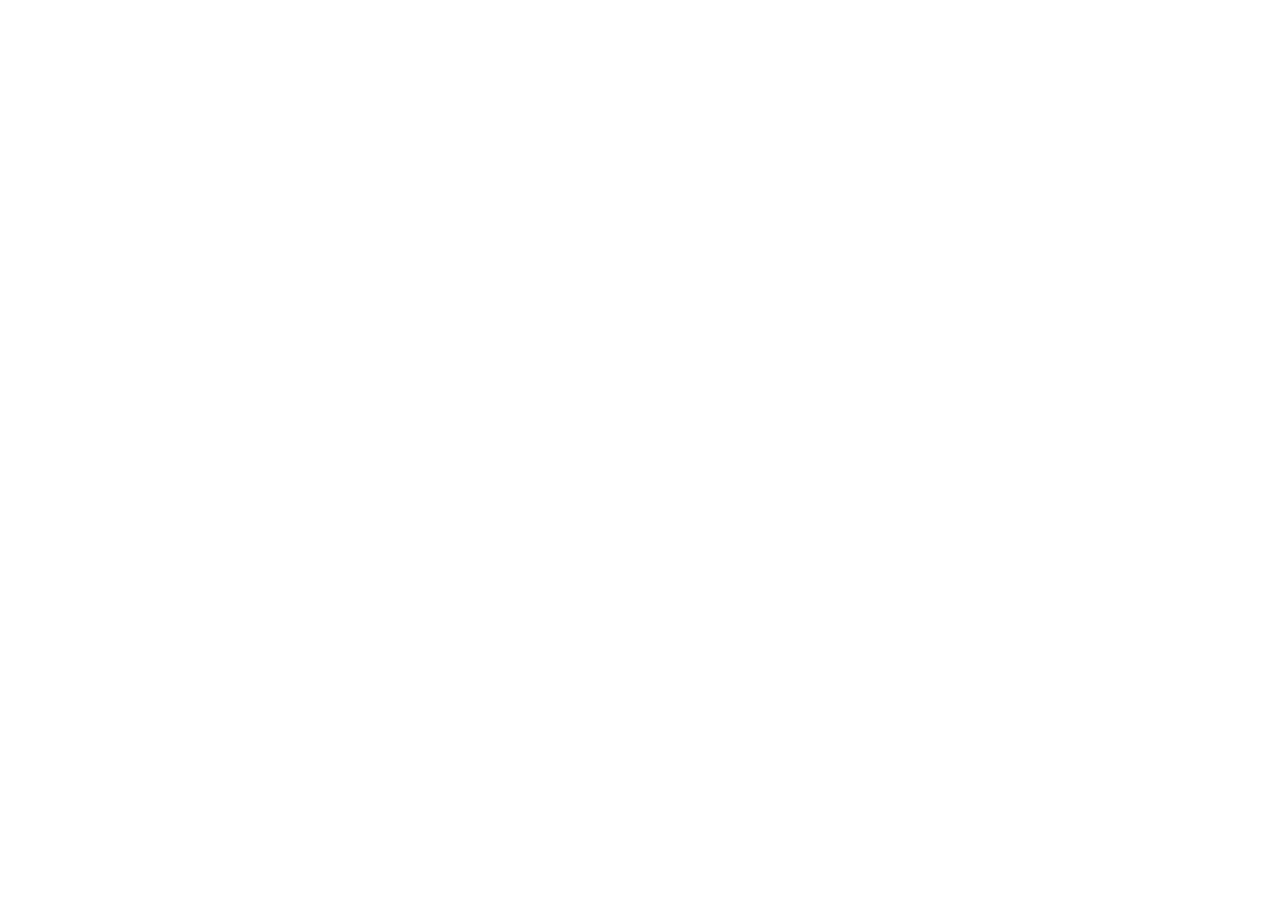
==== main-time.html @ 19c215be "главная страница, подключение стилей" ====
<!doctype html>
<html lang="ru">
<head>
  <meta charset="UTF-8">
  <meta name="viewport" content="width=device-width, initial-scale=1.0">
  <title>Time World - Главная</title>
  <link rel="stylesheet" href="styles.css">
  <link rel="stylesheet" href="styleClock.css">
</head>
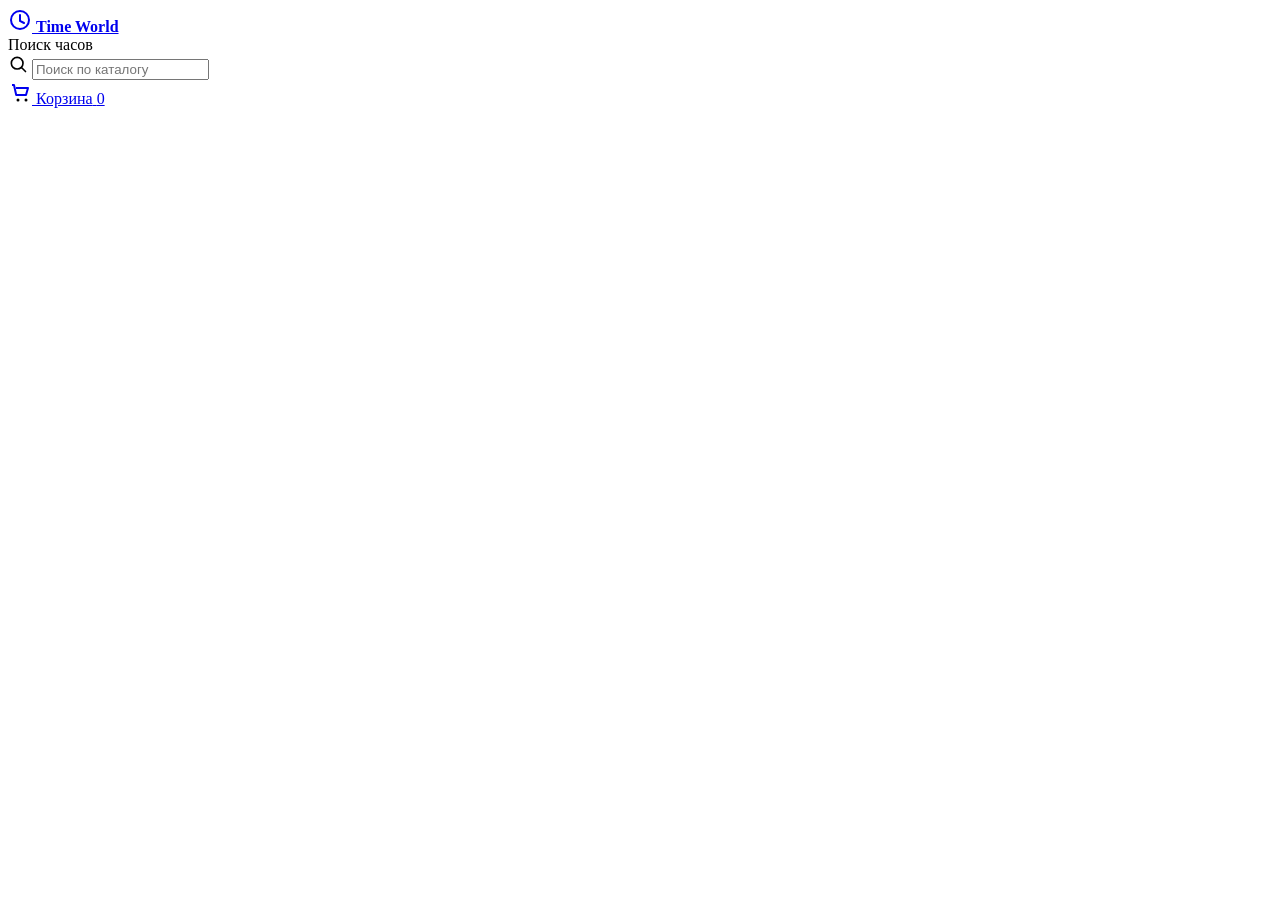
==== commit c9d003df: "шапка" ====
--- a/main-time.html
+++ b/main-time.html
@@ -7,3 +7,46 @@
   <link rel="stylesheet" href="styles.css">
   <link rel="stylesheet" href="styleClock.css">
 </head>
+<body>
+  <header class="header">
+    <div class="container header__top">
+      <a class="logo" href="index.html" aria-label="Time World - Главная">
+        <span class="logo__icon" aria-hidden="true">
+          <svg viewBox="0 0 24 24" width="24" height="24">
+            <circle cx="12" cy="12" r="9" fill="none" stroke="currentColor" stroke-width="2"></circle>
+            <path d="M12 7v6l4 2" fill="none" stroke="currentColor" stroke-width="2" stroke-linecap="round"></path>
+          </svg>
+        </span>
+        <strong class="logo__text">Time World</strong>
+      </a>
+
+      <form class="search" action="#" method="get" role="search">
+        <label class="visually-hidden" for="search-input">Поиск часов</label>
+        <div class="search__field">
+          <span class="search__icon" aria-hidden="true">
+            <svg viewBox="0 0 24 24" width="20" height="20">
+              <circle cx="11" cy="11" r="7" fill="none" stroke="currentColor" stroke-width="2"></circle>
+              <path d="M16.5 16.5L21 21" fill="none" stroke="currentColor" stroke-width="2" stroke-linecap="round"></path>
+            </svg>
+          </span>
+          <input id="search-input" type="search" name="q" placeholder="Поиск по каталогу">
+        </div>
+      </form>
+
+      <a class="cart-link" href="cart.html" aria-label="Перейти в корзину">
+        <span class="cart-link__icon" aria-hidden="true">
+          <svg viewBox="0 0 24 24" width="24" height="24">
+            <path d="M4 5h2l2.2 10h9.8l2-7H8" fill="none" stroke="currentColor" stroke-width="2" stroke-linejoin="round"></path>
+            <circle cx="10" cy="20" r="1.5"></circle>
+            <circle cx="18" cy="20" r="1.5"></circle>
+          </svg>
+        </span>
+        <span>Корзина</span>
+        <span class="cart-link__count" id="cart-count">0</span>
+      </a>
+    </div>
+
+  </header>
+
+</body>
+</html>
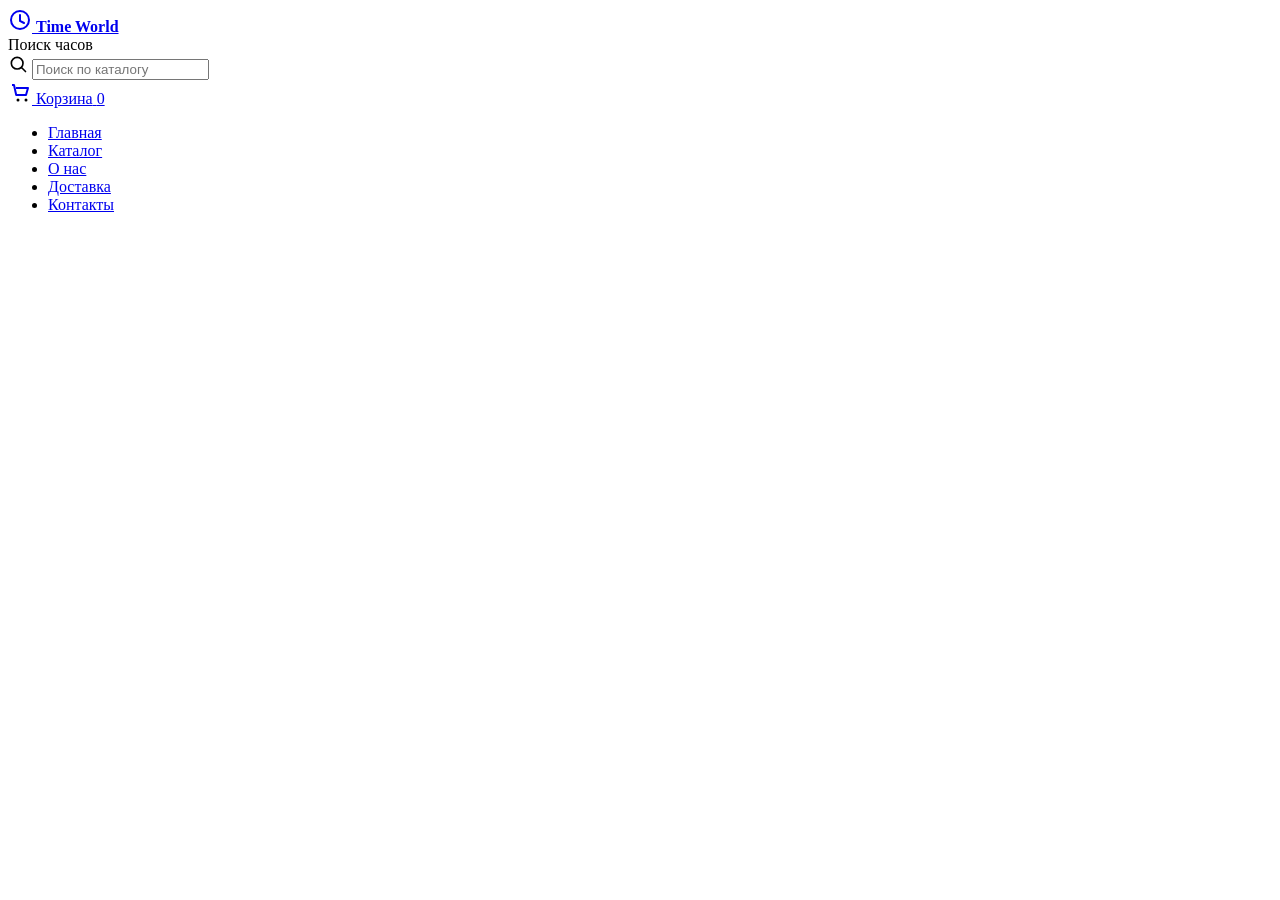
==== commit 345d8a9c: "навигация" ====
--- a/main-time.html
+++ b/main-time.html
@@ -46,6 +46,15 @@
       </a>
     </div>
 
+    <nav class="nav container" aria-label="Главное меню">
+      <ul class="nav__list">
+        <li><a href="index.html">Главная</a></li>
+        <li><a href="catalog.html">Каталог</a></li>
+        <li><a href="about.html">О нас</a></li>
+        <li><a href="delivery.html">Доставка</a></li>
+        <li><a href="contacts.html">Контакты</a></li>
+      </ul>
+    </nav>
   </header>
 
 </body>
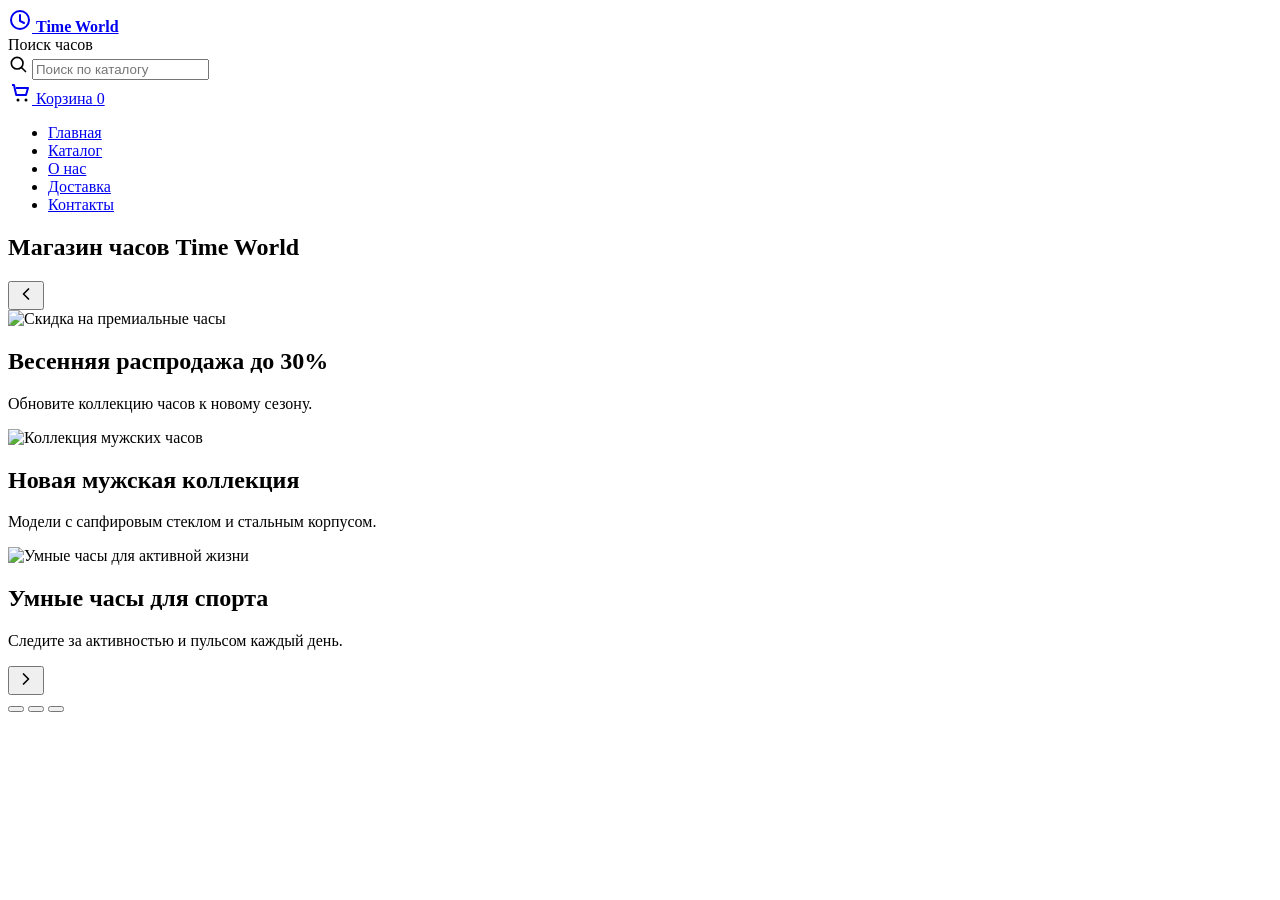
==== commit 2d73d2a9: "Hero-слайдер (структура)" ====
--- a/main-time.html
+++ b/main-time.html
@@ -57,5 +57,52 @@
     </nav>
   </header>
 
+  <main>
+    <section class="hero-slider container" aria-label="Акции">
+      <h1>Магазин часов Time World</h1>
+      <div class="slider" id="promo-slider">
+        <button class="slider__arrow slider__arrow--prev" type="button" aria-label="Предыдущий слайд">
+          <svg viewBox="0 0 24 24" width="20" height="20">
+            <path d="M15 18l-6-6 6-6" fill="none" stroke="currentColor" stroke-width="2" stroke-linecap="round" stroke-linejoin="round"></path>
+          </svg>
+        </button>
+
+        <div class="slider__track">
+          <article class="slide is-active">
+            <img src="mainWatch/mainWatch1.jpg" alt="Скидка на премиальные часы">
+            <div class="slide__content">
+              <h2>Весенняя распродажа до 30%</h2>
+              <p>Обновите коллекцию часов к новому сезону.</p>
+            </div>
+          </article>
+          <article class="slide">
+            <img src="https://images.unsplash.com/photo-1508057198894-247b23fe5ade?auto=format&fit=crop&w=1200&q=80" alt="Коллекция мужских часов">
+            <div class="slide__content">
+              <h2>Новая мужская коллекция</h2>
+              <p>Модели с сапфировым стеклом и стальным корпусом.</p>
+            </div>
+          </article>
+          <article class="slide">
+            <img src="mainWatch/mainWatch3.jpg" alt="Умные часы для активной жизни">
+            <div class="slide__content">
+              <h2>Умные часы для спорта</h2>
+              <p>Следите за активностью и пульсом каждый день.</p>
+            </div>
+          </article>
+        </div>
+
+        <button class="slider__arrow slider__arrow--next" type="button" aria-label="Следующий слайд">
+          <svg viewBox="0 0 24 24" width="20" height="20">
+            <path d="M9 18l6-6-6-6" fill="none" stroke="currentColor" stroke-width="2" stroke-linecap="round" stroke-linejoin="round"></path>
+          </svg>
+        </button>
+      </div>
+      <div class="slider__dots" aria-label="Навигация по слайдам">
+        <button class="slider__dot is-active" type="button" aria-label="Слайд 1"></button>
+        <button class="slider__dot" type="button" aria-label="Слайд 2"></button>
+        <button class="slider__dot" type="button" aria-label="Слайд 3"></button>
+      </div>
+    </section>
+  </main>
 </body>
 </html>
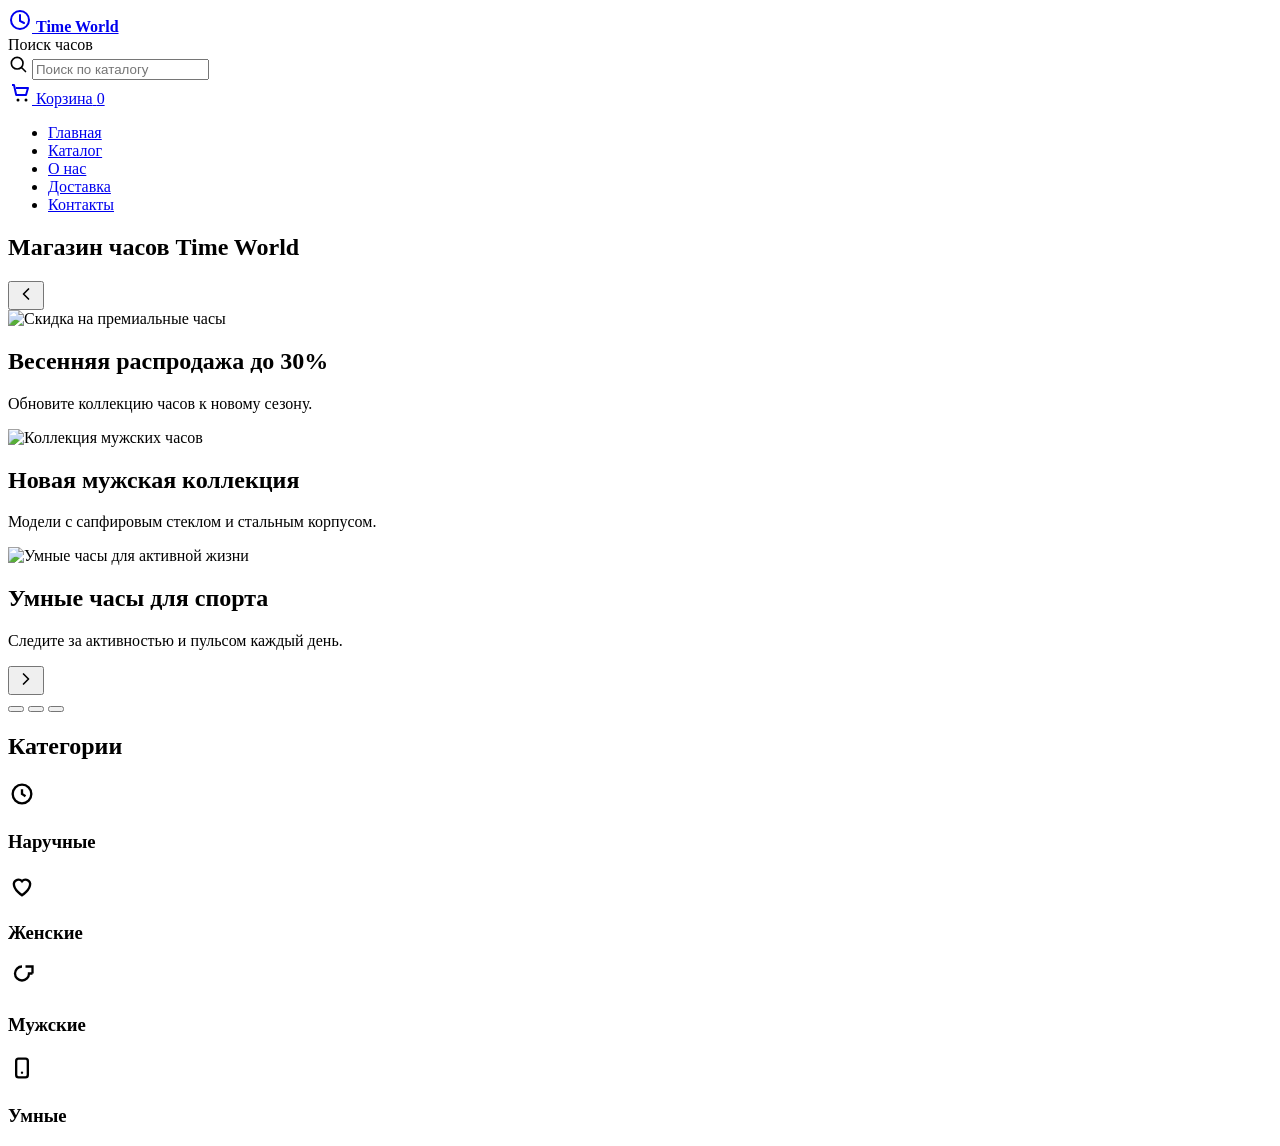
==== commit 3f8a8017: "блок категорий section class="categories"" ====
--- a/main-time.html
+++ b/main-time.html
@@ -103,6 +103,39 @@
         <button class="slider__dot" type="button" aria-label="Слайд 3"></button>
       </div>
     </section>
+
+    <section class="categories container" aria-labelledby="categories-title">
+      <h2 id="categories-title">Категории</h2>
+      <div class="categories__grid">
+        <article class="category-card">
+          <svg viewBox="0 0 24 24" width="28" height="28" aria-hidden="true">
+            <circle cx="12" cy="12" r="8" fill="none" stroke="currentColor" stroke-width="2"></circle>
+            <path d="M12 8v4l3 2" fill="none" stroke="currentColor" stroke-width="2"></path>
+          </svg>
+          <h3>Наручные</h3>
+        </article>
+        <article class="category-card">
+          <svg viewBox="0 0 24 24" width="28" height="28" aria-hidden="true">
+            <path d="M12 20s-7-4.5-7-10a4 4 0 0 1 7-2 4 4 0 0 1 7 2c0 5.5-7 10-7 10z" fill="none" stroke="currentColor" stroke-width="2"></path>
+          </svg>
+          <h3>Женские</h3>
+        </article>
+        <article class="category-card">
+          <svg viewBox="0 0 24 24" width="28" height="28" aria-hidden="true">
+            <path d="M12 3a6 6 0 1 0 6 6h3" fill="none" stroke="currentColor" stroke-width="2"></path>
+            <path d="M15 3h6v6" fill="none" stroke="currentColor" stroke-width="2"></path>
+          </svg>
+          <h3>Мужские</h3>
+        </article>
+        <article class="category-card">
+          <svg viewBox="0 0 24 24" width="28" height="28" aria-hidden="true">
+            <rect x="7" y="4" width="10" height="16" rx="2" fill="none" stroke="currentColor" stroke-width="2"></rect>
+            <circle cx="12" cy="16" r="1"></circle>
+          </svg>
+          <h3>Умные</h3>
+        </article>
+      </div>
+    </section>
   </main>
 </body>
 </html>
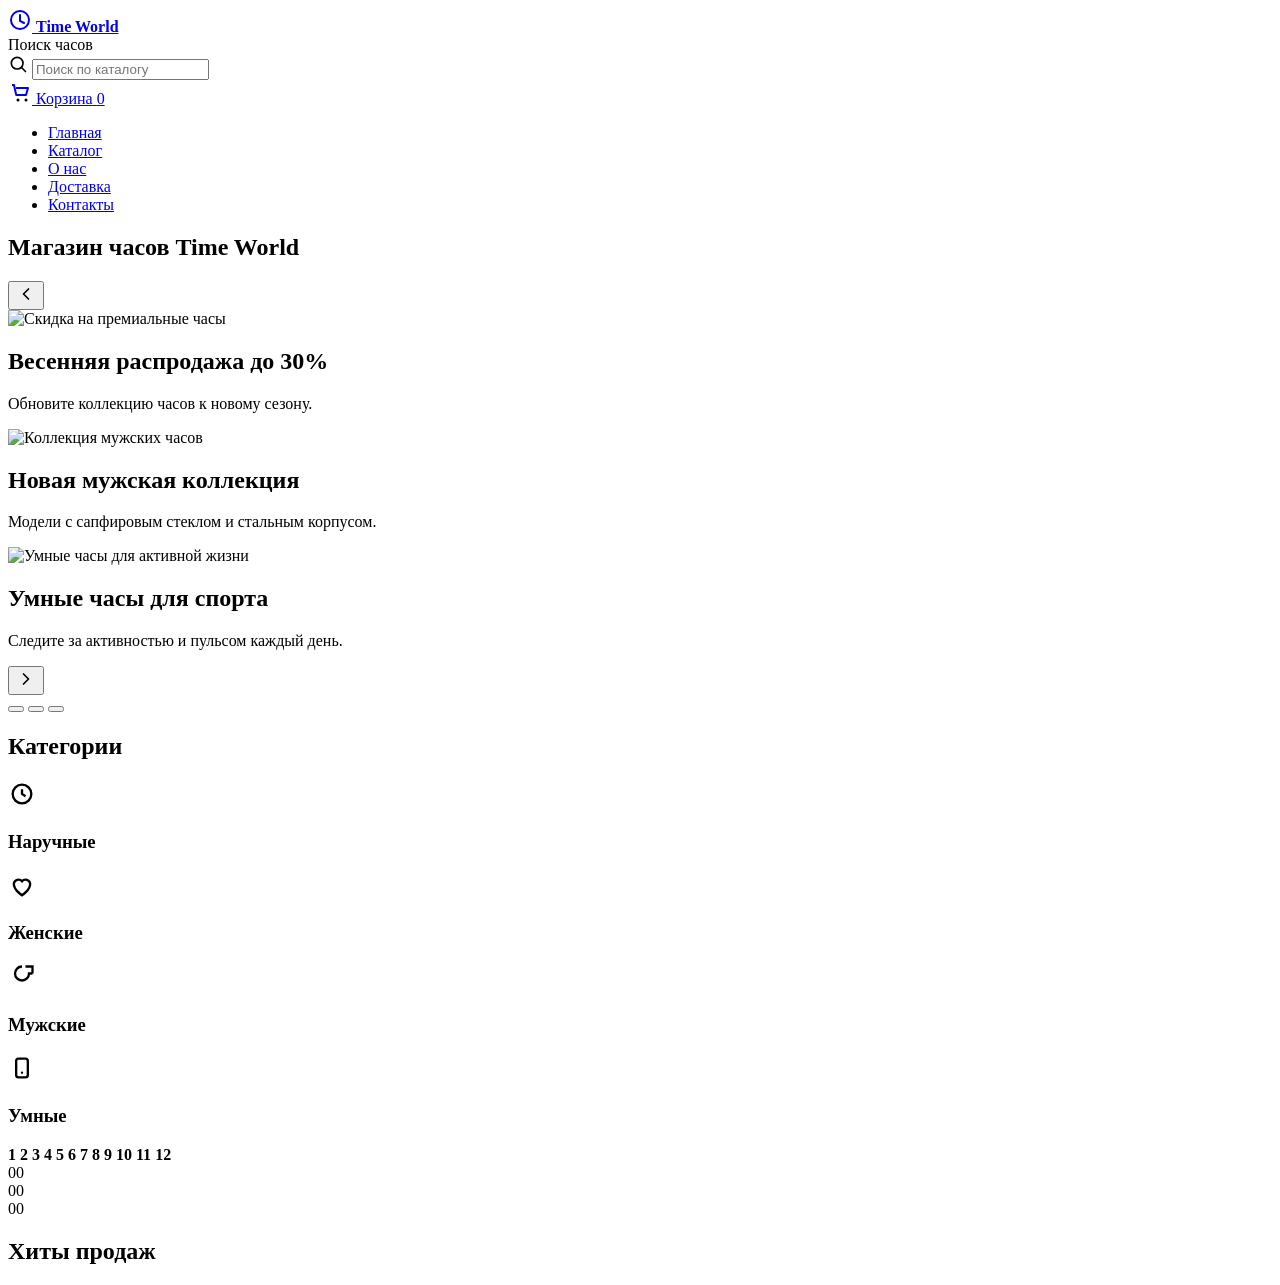
==== commit a2cda657: "аналоговые часы (clock-module) модуль отображения аналоговых часов" ====
--- a/main-time.html
+++ b/main-time.html
@@ -136,6 +136,38 @@
         </article>
       </div>
     </section>
+
+    <section class="clock-showcase container" aria-label="Аналоговые и цифровые часы">
+      <div class="clock-module__panel">
+        <div class="clock-clockface">
+          <div class="circle" id="sc" style="--clr:#2d5a27;"><i></i></div>
+          <div class="circle circle2" id="mn" style="--clr:#2d5a27;"><i></i></div>
+          <div class="circle circle3" id="hr" style="--clr:#2d5a27;"><i></i></div>
+          <span style="--i:1;"><b>1</b></span>
+          <span style="--i:2;"><b>2</b></span>
+          <span style="--i:3;"><b>3</b></span>
+          <span style="--i:4;"><b>4</b></span>
+          <span style="--i:5;"><b>5</b></span>
+          <span style="--i:6;"><b>6</b></span>
+          <span style="--i:7;"><b>7</b></span>
+          <span style="--i:8;"><b>8</b></span>
+          <span style="--i:9;"><b>9</b></span>
+          <span style="--i:10;"><b>10</b></span>
+          <span style="--i:11;"><b>11</b></span>
+          <span style="--i:12;"><b>12</b></span>
+        </div>
+        <div id="time">
+          <div id="hours" style="--clr:#2d5a27;">00</div>
+          <div id="minutes" style="--clr:#2d5a27;">00</div>
+          <div id="seconds" style="--clr:#2d5a27;">00</div>
+        </div>
+      </div>
+    </section>
+
+    <section class="products container" aria-labelledby="hits-title">
+      <h2 id="hits-title">Хиты продаж</h2>
+      <div class="products__grid" id="home-products"></div>
+    </section>
   </main>
 </body>
 </html>
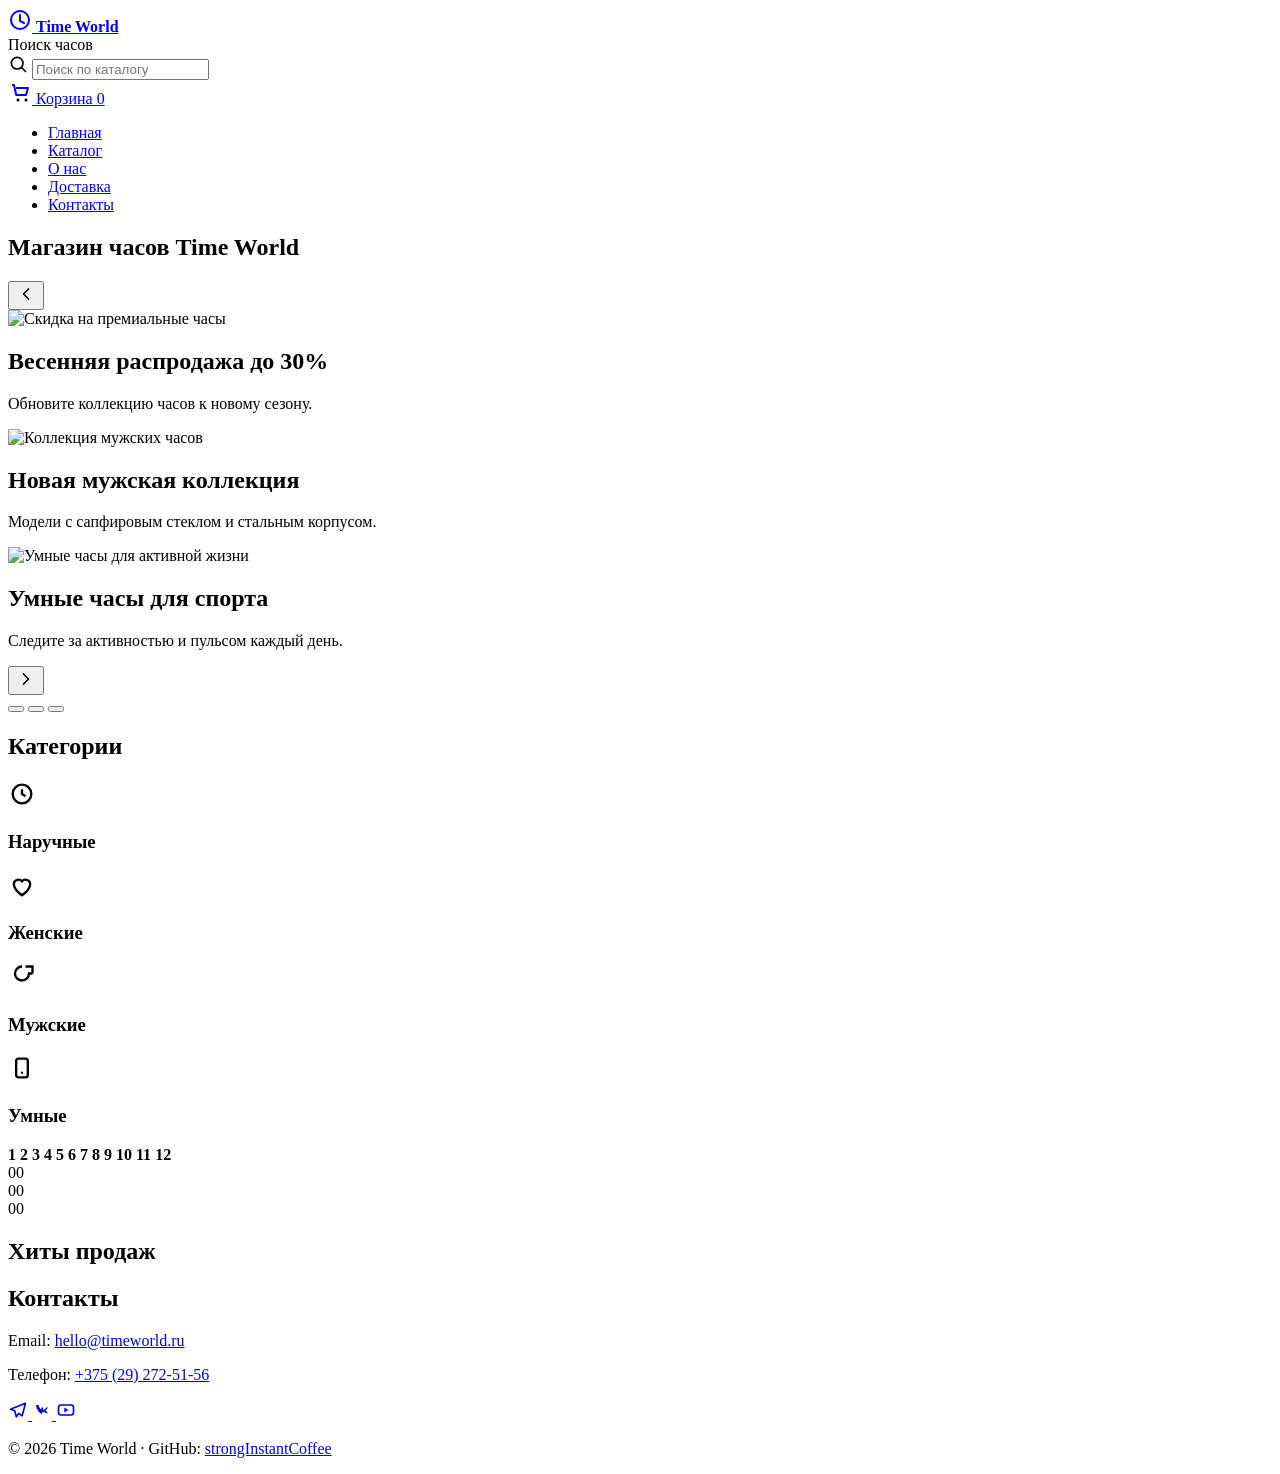
==== commit d2bcd7a8: "подвал подвал с контактами, соцсетями и копирайтом" ====
--- a/main-time.html
+++ b/main-time.html
@@ -169,5 +169,34 @@
       <div class="products__grid" id="home-products"></div>
     </section>
   </main>
+
+  <footer class="footer">
+    <div class="container footer__content">
+      <section class="footer__contacts">
+        <h2>Контакты</h2>
+        <p>Email: <a href="mailto:hello@timeworld.ru">hello@timeworld.ru</a></p>
+        <p>Телефон: <a href="tel:+375292725156">+375 (29) 272-51-56</a></p>
+      </section>
+      <section class="footer__socials" aria-label="Социальные сети">
+        <a href="#" aria-label="Telegram">
+          <svg viewBox="0 0 24 24" width="20" height="20">
+            <path d="M21 4L3 11l5 2 2 7 3-4 4 3 4-15z" fill="none" stroke="currentColor" stroke-width="2" stroke-linejoin="round"></path>
+          </svg>
+        </a>
+        <a href="#" aria-label="VK">
+          <svg viewBox="0 0 24 24" width="20" height="20">
+            <path d="M5 7c.5 5 3 8 7 10 0-2 .5-3 2-3 1 0 2 1 3 2h2c-1-2-2-3-3-3 1-1 2-2 3-4h-2c-1 2-2 3-3 3-.5 0-.7-1-.7-3h-2c0 1 0 2-.5 2-.7 0-2-1-3-5H5z" fill="currentColor"></path>
+          </svg>
+        </a>
+        <a href="#" aria-label="YouTube">
+          <svg viewBox="0 0 24 24" width="20" height="20">
+            <rect x="3" y="6" width="18" height="12" rx="3" fill="none" stroke="currentColor" stroke-width="2"></rect>
+            <path d="M10 9l5 3-5 3z" fill="currentColor"></path>
+          </svg>
+        </a>
+      </section>
+      <p class="footer__meta">© 2026 Time World · GitHub: <a href="https://github.com/strongInstantCoffee">strongInstantCoffee</a></p>
+    </div>
+  </footer>
 </body>
 </html>
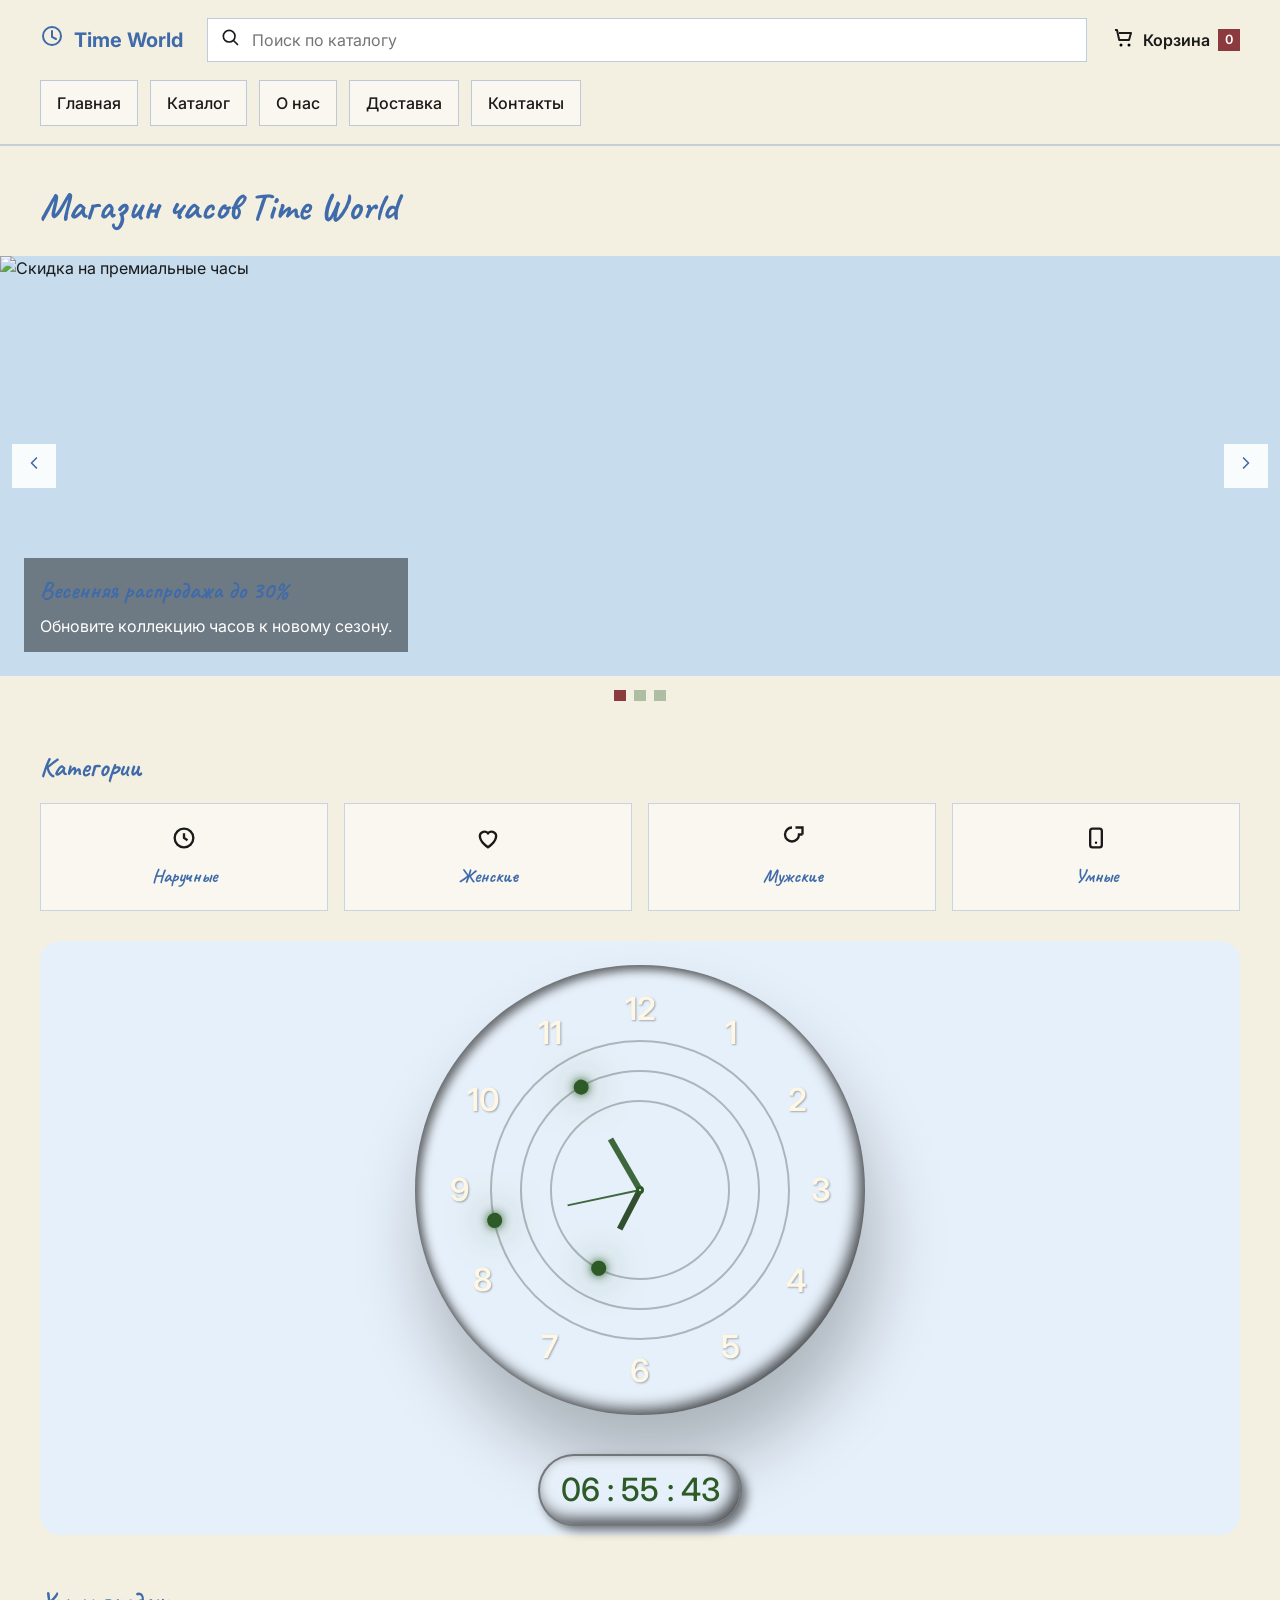
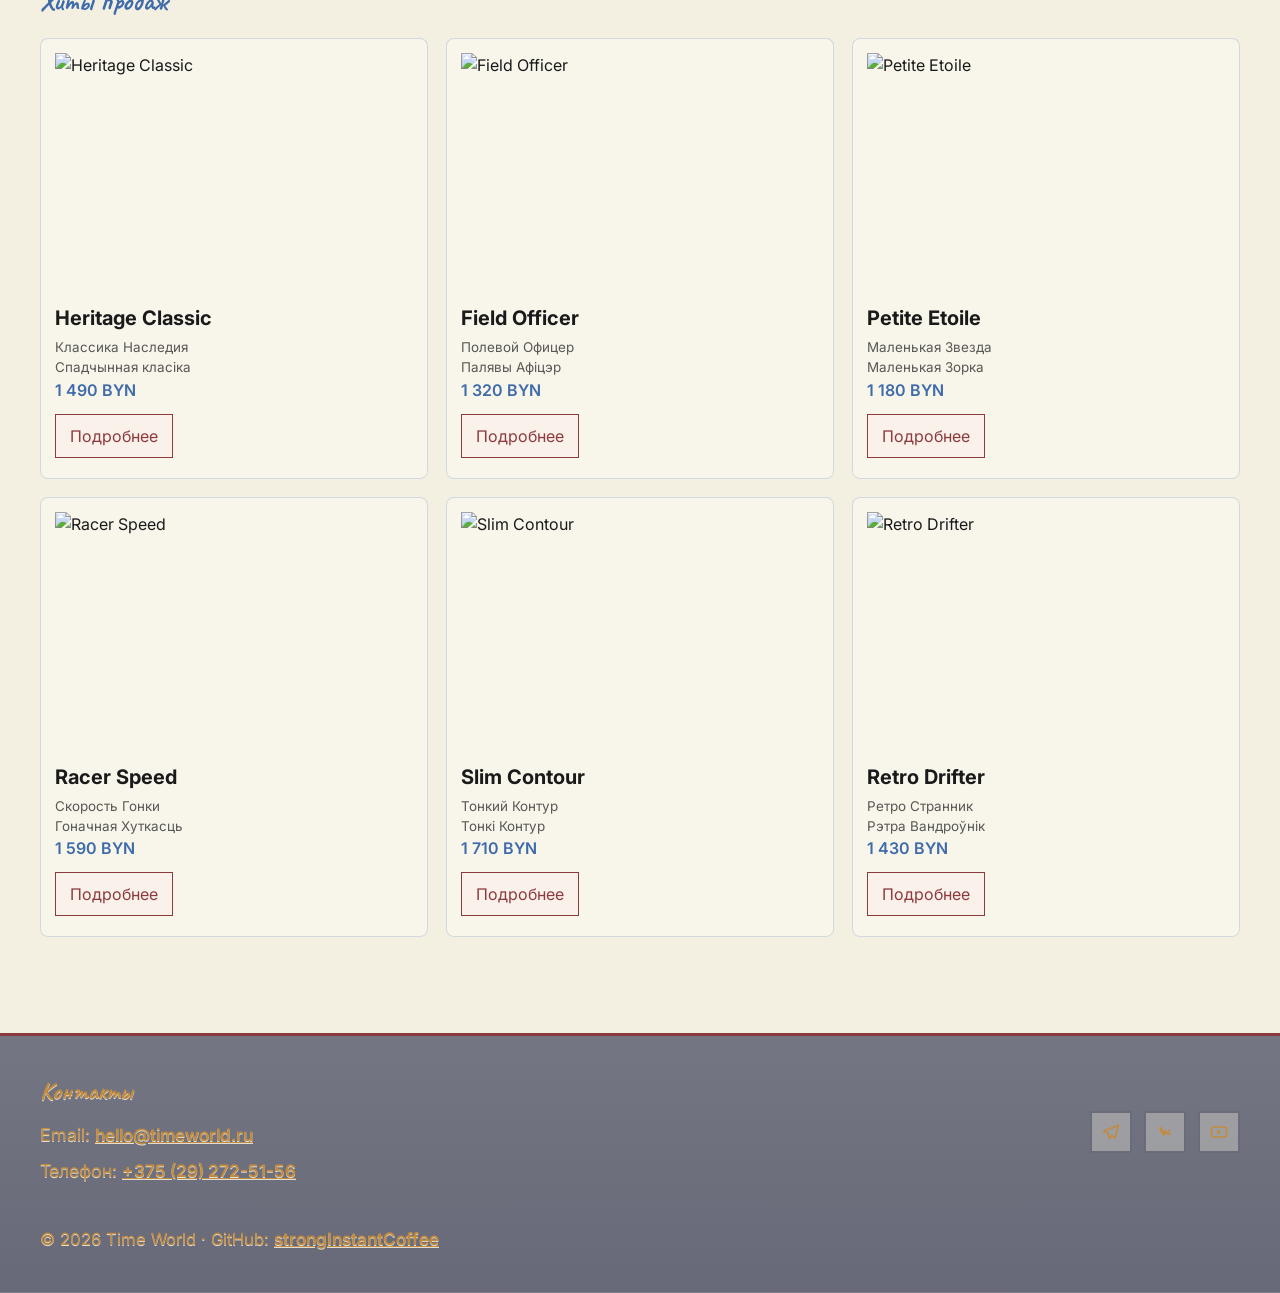
==== commit a784898f: "." ====
--- a/main-time.html
+++ b/main-time.html
@@ -198,5 +198,7 @@
       <p class="footer__meta">© 2026 Time World · GitHub: <a href="https://github.com/strongInstantCoffee">strongInstantCoffee</a></p>
     </div>
   </footer>
+  <script src="script.js"></script>
+  <script src="skriptClock.js"></script>
 </body>
 </html>
--- a/styles.css
+++ b/styles.css
@@ -0,0 +1,678 @@
+@import url("https://fonts.googleapis.com/css2?family=Caveat:wght@600;700&family=Inter:wght@400;500;600;700&display=swap");
+*,
+*::before,
+*::after {
+  box-sizing: border-box;
+}
+
+html,
+body {
+  margin: 0;
+  padding: 0;
+}
+
+body {
+  font-family: "Inter", Arial, sans-serif;
+  color: #1a1a1a;
+  background-color: #f4f0e1;
+  background-image: linear-gradient(rgba(244, 240, 225, 0.72), rgba(244, 240, 225, 0.8)), url("flax/grey-washed-wall.png");
+  background-size: cover;
+  background-attachment: fixed;
+  line-height: 1.5;
+}
+
+img {
+  max-width: 100%;
+  display: block;
+}
+
+.product-card img,
+.catalog-card img,
+.product-card--detail img,
+.cart-item img,
+#single-product-image {
+  background-color: transparent;
+  background-image: none;
+}
+
+.product-detail .product-card img {
+  background-color: transparent;
+  background-image: none;
+}
+
+a {
+  color: inherit;
+  text-decoration: none;
+}
+
+button,
+input,
+select,
+textarea {
+  font: inherit;
+  color: inherit;
+  border-radius: 0;
+}
+
+.visually-hidden {
+  position: absolute;
+  width: 1px;
+  height: 1px;
+  padding: 0;
+  margin: -1px;
+  overflow: hidden;
+  clip: rect(0, 0, 0, 0);
+  white-space: nowrap;
+  border: 0;
+}
+
+.container {
+  width: min(100% - 32px, 1200px);
+  margin-inline: auto;
+}
+@media (max-width: 768px) {
+  .container {
+    width: calc(100% - 24px);
+  }
+}
+
+h1,
+h2,
+h3 {
+  margin: 0;
+  font-family: "Caveat", "Inter", sans-serif;
+  color: #3f6baa;
+}
+
+.header {
+  position: sticky;
+  top: 0;
+  z-index: 1000;
+  background: rgba(244, 240, 225, 0.96);
+  backdrop-filter: blur(4px);
+  border-bottom: 2px solid rgba(63, 107, 170, 0.25);
+}
+.header__top {
+  display: grid;
+  grid-template-columns: auto minmax(280px, 1fr) auto;
+  align-items: center;
+  gap: 24px;
+  padding: 18px 0;
+}
+
+.logo {
+  display: inline-flex;
+  align-items: center;
+  gap: 10px;
+  font-size: 1.25rem;
+  font-weight: 700;
+  color: #3f6baa;
+}
+
+.search__field {
+  display: flex;
+  align-items: center;
+  gap: 10px;
+  border: 1px solid rgba(63, 107, 170, 0.35);
+  background: #ffffff;
+  padding: 8px 12px;
+}
+.search input {
+  width: 100%;
+  border: 0;
+  outline: none;
+  background: transparent;
+}
+
+.cart-link {
+  display: inline-flex;
+  align-items: center;
+  gap: 8px;
+  font-weight: 600;
+  color: #1a1a1a;
+}
+.cart-link__count {
+  min-width: 22px;
+  height: 22px;
+  padding-inline: 6px;
+  display: inline-grid;
+  place-items: center;
+  background: #8b3a3d;
+  color: #ffffff;
+  font-size: 0.8rem;
+}
+
+.nav {
+  padding-bottom: 18px;
+}
+.nav__list {
+  margin: 0;
+  padding: 0;
+  list-style: none;
+  display: flex;
+  gap: 12px;
+  flex-wrap: wrap;
+}
+.nav a {
+  display: inline-block;
+  border: 1px solid rgba(63, 107, 170, 0.32);
+  background: rgba(255, 255, 255, 0.45);
+  padding: 10px 16px;
+  font-weight: 500;
+}
+.nav a:hover {
+  color: #8b3a3d;
+  border-color: rgba(139, 58, 61, 0.5);
+}
+
+main {
+  padding: 32px 0 56px;
+}
+
+.hero-slider h1 {
+  margin-bottom: 20px;
+  font-size: clamp(1.7rem, 3.4vw, 2.4rem);
+}
+
+.slider {
+  position: relative;
+  overflow: hidden;
+  width: 100vw;
+  margin-left: calc(50% - 50vw);
+  margin-right: calc(50% - 50vw);
+}
+.slider__track {
+  position: relative;
+  min-height: 420px;
+}
+.slider__arrow {
+  position: absolute;
+  top: 50%;
+  transform: translateY(-50%);
+  width: 44px;
+  height: 44px;
+  border: 0;
+  background: rgba(255, 255, 255, 0.9);
+  color: #3f6baa;
+  cursor: pointer;
+  z-index: 2;
+}
+.slider__arrow--prev {
+  left: 12px;
+}
+.slider__arrow--next {
+  right: 12px;
+}
+.slider__arrow:hover {
+  background: #8b3a3d;
+  color: #ffffff;
+}
+.slider__dots {
+  margin-top: 14px;
+  display: flex;
+  justify-content: center;
+  gap: 8px;
+}
+.slider__dot {
+  width: 11px;
+  height: 11px;
+  border: 0;
+  background: rgba(44, 94, 46, 0.35);
+  cursor: pointer;
+}
+.slider__dot.is-active {
+  background: #8b3a3d;
+}
+
+.slide {
+  position: absolute;
+  inset: 0;
+  opacity: 0;
+  pointer-events: none;
+  transition: opacity 0.35s ease;
+  background: #c7ddee;
+}
+.slide.is-active {
+  opacity: 1;
+  pointer-events: auto;
+}
+.slide img {
+  width: 100%;
+  height: 420px;
+  -o-object-fit: cover;
+     object-fit: cover;
+}
+.slide__content {
+  position: absolute;
+  left: 24px;
+  bottom: 24px;
+  max-width: 480px;
+  background: rgba(0, 0, 0, 0.45);
+  color: #ffffff;
+  padding: 14px 16px;
+}
+.slide__content h2 {
+  margin-bottom: 6px;
+  font-size: 1.5rem;
+}
+.slide__content p {
+  margin: 0;
+}
+
+.categories,
+.products {
+  margin-top: 46px;
+}
+.categories h2,
+.products h2 {
+  margin-bottom: 16px;
+  font-size: 1.7rem;
+}
+
+.categories__grid {
+  display: grid;
+  grid-template-columns: repeat(4, 1fr);
+  gap: 16px;
+}
+
+.category-card {
+  padding: 20px;
+  border: 1px solid rgba(63, 107, 170, 0.25);
+  background: rgba(255, 255, 255, 0.45);
+  display: flex;
+  flex-direction: column;
+  align-items: center;
+  gap: 10px;
+  text-align: center;
+}
+
+.products__grid {
+  display: grid;
+  grid-template-columns: repeat(3, 1fr);
+  gap: 18px;
+}
+
+.product-card {
+  padding: 14px;
+  background: rgba(255, 255, 255, 0.34);
+  border: 1px solid rgba(63, 107, 170, 0.2);
+  border-radius: 8px;
+  transition: transform 0.2s ease;
+}
+.product-card:hover {
+  transform: translateY(-2px);
+}
+.product-card img {
+  width: 100%;
+  height: 240px;
+  -o-object-fit: contain;
+     object-fit: contain;
+  background: transparent;
+  border: 0;
+  box-shadow: none;
+  transition: box-shadow 0.2s ease;
+}
+.product-card:hover img {
+  box-shadow: 0 10px 20px rgba(0, 0, 0, 0.1);
+}
+.product-card h3 {
+  margin-top: 10px;
+  margin-bottom: 4px;
+  font-size: 1.25rem;
+  font-family: "Inter", Arial, sans-serif;
+  font-weight: 700;
+  color: #1a1a1a;
+}
+.product-card__sub {
+  margin: 0;
+  font-size: 0.84rem;
+  color: rgba(26, 26, 26, 0.72);
+}
+.product-card__price {
+  margin-top: 0;
+  margin-bottom: 12px;
+  color: #3f6baa;
+  font-weight: 600;
+}
+
+.btn-details,
+.btn-primary {
+  position: relative;
+  display: inline-block;
+  border: 1px solid #8b3a3d;
+  color: #8b3a3d;
+  background: rgba(255, 235, 235, 0.4);
+  padding: 9px 14px;
+  overflow: hidden;
+  transition: color 0.25s ease;
+}
+.btn-details::before,
+.btn-primary::before {
+  content: "";
+  position: absolute;
+  inset: 0;
+  background: #cf4c50;
+  transform: scaleX(0);
+  transform-origin: left;
+  transition: transform 0.3s ease;
+  z-index: -1;
+}
+.btn-details:hover,
+.btn-primary:hover {
+  color: #5f1417;
+}
+.btn-details:hover::before,
+.btn-primary:hover::before {
+  transform: scaleX(1);
+}
+
+.footer {
+  position: relative;
+  color: #C28B3E;
+  padding: 36px 0 40px;
+  margin-top: 40px;
+  border-top: 3px solid #8b3a3d;
+  background-color: #e8e6df;
+  background-image: linear-gradient(180deg, rgba(10, 15, 46, 0.52) 0%, rgba(10, 15, 46, 0.58) 100%), url("arnament/arnamient.png");
+  background-repeat: repeat, repeat-x;
+  background-size: auto, auto 140px;
+  background-position: center, center top;
+}
+.footer a {
+  color: #C28B3E;
+  text-decoration: underline;
+  font-weight: 600;
+  font-size: 1.08rem;
+  text-shadow: 0 1px 0 rgba(244, 240, 225, 0.85);
+}
+.footer__content {
+  position: relative;
+  z-index: 1;
+  display: grid;
+  grid-template-columns: 1fr auto;
+  gap: 22px;
+  align-items: center;
+}
+.footer__contacts h2 {
+  margin-bottom: 12px;
+  font-size: 1.55rem;
+  color: #C28B3E;
+  text-shadow: 0 1px 0 rgba(244, 240, 225, 0.9);
+}
+.footer__contacts p {
+  margin: 8px 0;
+  font-size: 1.12rem;
+  line-height: 1.55;
+  color: #C28B3E;
+  text-shadow: 0 1px 0 rgba(244, 240, 225, 0.85);
+}
+.footer__socials {
+  display: flex;
+  gap: 12px;
+}
+.footer__socials a {
+  width: 42px;
+  height: 42px;
+  border: 2px solid rgba(10, 15, 46, 0.35);
+  background: rgba(244, 240, 225, 0.35);
+  display: inline-grid;
+  place-items: center;
+  text-decoration: none;
+  color: #C28B3E;
+}
+.footer__meta {
+  grid-column: 1/-1;
+  margin: 10px 0 0;
+  font-size: 1.05rem;
+  line-height: 1.6;
+  color: #C28B3E;
+  text-shadow: 0 1px 0 rgba(244, 240, 225, 0.85);
+}
+
+.catalog-layout {
+  margin-top: 18px;
+}
+
+.product-detail {
+  margin-top: 18px;
+  padding: 16px;
+  border: 1px solid rgba(63, 107, 170, 0.22);
+  background: rgba(255, 255, 255, 0.58);
+}
+
+.btn-back {
+  display: inline-flex;
+  align-items: center;
+  gap: 8px;
+  border: 1px solid rgba(63, 107, 170, 0.35);
+  background: transparent;
+  padding: 8px 12px;
+  cursor: pointer;
+  margin-bottom: 14px;
+}
+
+.catalog-card--selected {
+  margin-bottom: 12px;
+}
+
+.specs-list {
+  margin-top: 16px;
+  margin-bottom: 0;
+  display: grid;
+  grid-template-columns: 1fr 1fr;
+  gap: 8px 14px;
+}
+.specs-list dt {
+  font-weight: 600;
+  color: #3f6baa;
+}
+.specs-list dd {
+  margin: 0;
+}
+
+.product-page {
+  display: grid;
+  grid-template-columns: 1.1fr 1fr;
+  gap: 24px;
+  align-items: start;
+  margin-top: 16px;
+}
+.product-page__image {
+  background-color: transparent;
+  background-image: none;
+}
+.product-page__image img {
+  background-color: transparent;
+  background-image: none;
+}
+.product-page__content {
+  padding: 16px;
+  border: 1px solid rgba(63, 107, 170, 0.2);
+  background: rgba(255, 255, 255, 0.52);
+}
+.product-page__price {
+  margin: 8px 0 14px;
+  color: #3f6baa;
+  font-size: 1.25rem;
+  font-weight: 700;
+}
+.product-page__selectors {
+  display: grid;
+  gap: 10px;
+  margin-bottom: 14px;
+}
+
+.info-block {
+  margin-top: 24px;
+  background: rgba(255, 255, 255, 0.5);
+  border: 1px solid rgba(63, 107, 170, 0.2);
+  padding: 16px;
+}
+
+.cart-layout,
+.checkout-layout {
+  margin-top: 16px;
+  display: grid;
+  grid-template-columns: 2fr 1fr;
+  gap: 20px;
+}
+
+.cart-items {
+  display: grid;
+  gap: 12px;
+}
+
+.cart-item {
+  display: grid;
+  grid-template-columns: 160px 1fr;
+  gap: 14px;
+  border: 1px solid rgba(63, 107, 170, 0.2);
+  background: rgba(255, 255, 255, 0.6);
+  padding: 12px;
+}
+.cart-item img {
+  width: 100%;
+  height: 100%;
+  -o-object-fit: contain;
+     object-fit: contain;
+  background: transparent;
+}
+.cart-item__content h3 {
+  margin: 0 0 6px;
+}
+.cart-item__content p {
+  margin: 6px 0;
+}
+.cart-item__qty {
+  width: 70px;
+  margin-left: 8px;
+}
+.cart-item__remove {
+  border: 0;
+  background: transparent;
+  color: #8b3a3d;
+  cursor: pointer;
+  padding: 0;
+}
+
+.cart-summary,
+.checkout-options,
+.checkout-fields {
+  border: 1px solid rgba(63, 107, 170, 0.2);
+  background: rgba(255, 255, 255, 0.58);
+  padding: 14px;
+}
+
+.promo-row {
+  display: flex;
+  gap: 8px;
+  margin: 8px 0 12px;
+}
+.promo-row input,
+.promo-row button {
+  padding: 8px;
+  border: 1px solid rgba(63, 107, 170, 0.26);
+}
+.promo-row button {
+  cursor: pointer;
+  background: rgba(255, 255, 255, 0.6);
+}
+
+.checkout-fields {
+  display: grid;
+  gap: 10px;
+}
+.checkout-fields input,
+.checkout-fields textarea {
+  width: 100%;
+  margin-top: 6px;
+  border: 1px solid rgba(63, 107, 170, 0.26);
+  padding: 8px;
+  background: rgba(255, 255, 255, 0.7);
+}
+
+.checkout-options fieldset {
+  margin: 0 0 14px;
+  border: 1px solid rgba(63, 107, 170, 0.24);
+}
+.checkout-options label {
+  display: block;
+  margin-bottom: 8px;
+}
+
+.page-content {
+  min-height: 60vh;
+  margin-top: 10px;
+}
+
+.about-layout {
+  display: grid;
+  grid-template-columns: 1.1fr 0.9fr;
+  gap: 20px;
+  align-items: start;
+}
+
+.about-slogan {
+  font-size: 1.4rem;
+  color: #8b3a3d;
+}
+
+.about-image img {
+  width: 100%;
+  border-radius: 8px;
+}
+
+.clock-showcase {
+  margin-top: 30px;
+  margin-bottom: 40px;
+  display: flex;
+  justify-content: center;
+  width: 100%;
+}
+
+@media (max-width: 768px) {
+  .header__top {
+    grid-template-columns: 1fr;
+    gap: 14px;
+  }
+  .nav__list {
+    flex-direction: column;
+  }
+  .slider__track,
+  .slide img {
+    min-height: 280px;
+    height: 280px;
+  }
+  .slide__content {
+    left: 14px;
+    right: 14px;
+    bottom: 14px;
+    max-width: none;
+  }
+  .categories__grid,
+  .products__grid {
+    grid-template-columns: 1fr;
+  }
+  .footer__content {
+    grid-template-columns: 1fr;
+  }
+  .cart-layout,
+  .checkout-layout {
+    grid-template-columns: 1fr;
+  }
+  .product-page {
+    grid-template-columns: 1fr;
+  }
+  .specs-list {
+    grid-template-columns: 1fr;
+  }
+  .cart-item {
+    grid-template-columns: 1fr;
+  }
+  .promo-row {
+    flex-direction: column;
+  }
+  .about-layout {
+    grid-template-columns: 1fr;
+  }
+}/*# sourceMappingURL=styles.css.map */
--- a/styleClock.css
+++ b/styleClock.css
@@ -0,0 +1,295 @@
+/* Интеграция блока часов: все селекторы ограничены .clock-showcase (главная + main-time + clock.html через обёртку) */
+
+.clock-showcase .clock-module__panel {
+  position: relative;
+  background: #e6f0fa;
+  border-radius: 20px;
+  display: flex;
+  justify-content: center;
+  align-items: center;
+  flex-direction: column;
+  width: 100%;
+  max-width: 1200px;
+  margin: 0 auto;
+  padding: 24px 16px;
+}
+
+.clock-showcase .clock-clockface {
+  position: relative;
+  width: 450px;
+  height: 450px;
+  background: #e6f0fa;
+  border-radius: 50%;
+  box-shadow: 10px 50px 70px rgba(0, 0, 0, 0.25),
+    inset 5px 5px 10px rgba(0, 0, 0, 0.5),
+    inset 5px 5px 20px rgba(255, 255, 255, 0.2),
+    inset -5px -5px 15px rgba(0, 0, 0, 0.75);
+  display: flex;
+  justify-content: center;
+  align-items: center;
+}
+
+.clock-showcase .clock-clockface::before {
+  content: "";
+  position: absolute;
+  width: 8px;
+  height: 8px;
+  background: #e6f0fa;
+  border: 3px solid #2d5a27;
+  border-radius: 50%;
+  z-index: 100000;
+}
+
+.clock-showcase .clock-clockface span {
+  position: absolute;
+  inset: 20px;
+  color: #fef7e6;
+  text-align: center;
+  transform: rotate(calc(30deg * var(--i)));
+}
+
+.clock-showcase .clock-clockface span b {
+  font-size: 2em;
+  opacity: 1;
+  font-weight: 600;
+  display: inline-block;
+  transform: rotate(calc(-30deg * var(--i)));
+  color: #fef7e6;
+  text-shadow: 1px 1px 2px rgba(0, 0, 0, 0.3);
+}
+
+.clock-showcase .circle {
+  position: absolute;
+  width: 300px;
+  height: 300px;
+  border: 2px solid rgba(0, 0, 0, 0.25);
+  border-radius: 50%;
+  display: flex;
+  justify-content: center;
+  align-items: flex-start;
+  z-index: 10;
+}
+
+.clock-showcase .circle i {
+  position: absolute;
+  width: 6px;
+  height: 50%;
+  background: #2d5a27;
+  opacity: 0.9;
+  transform-origin: bottom;
+  transform: scaleY(0.5);
+}
+
+.clock-showcase .clock-clockface > .circle:nth-child(1) i {
+  width: 2px;
+  background: #2d5a27;
+}
+
+.clock-showcase .clock-clockface > .circle:nth-child(2) i {
+  width: 6px;
+  background: #2d5a27;
+}
+
+.clock-showcase .circle2 {
+  width: 240px;
+  height: 240px;
+  z-index: 9;
+}
+
+.clock-showcase .circle3 {
+  width: 180px;
+  height: 180px;
+  z-index: 8;
+}
+
+.clock-showcase .circle3 i {
+  background: #1e3d1a;
+}
+
+.clock-showcase .circle::before {
+  content: "";
+  position: absolute;
+  top: -8.5px;
+  width: 15px;
+  height: 15px;
+  border-radius: 50%;
+  background: #2d5a27;
+  box-shadow: 0 0 10px #2d5a27, 0 0 40px #2d5a27;
+}
+
+.clock-showcase #time {
+  margin-top: 24px;
+  margin-bottom: 0;
+  display: flex;
+  transform: translateY(15px);
+  padding: 10px;
+  font-size: 2em;
+  font-weight: 600;
+  border: 2px solid rgba(0, 0, 0, 0.5);
+  border-radius: 40px;
+  box-shadow: 5px 5px 10px rgba(0, 0, 0, 0.5),
+    inset 5px 5px 20px rgba(255, 255, 255, 0.2),
+    inset -5px -5px 15px rgba(0, 0, 0, 0.75);
+  background: #e6f0fa;
+}
+
+.clock-showcase #time div {
+  position: relative;
+  width: 60px;
+  text-align: center;
+  font-weight: 500;
+  color: #2d5a27;
+}
+
+.clock-showcase #time div:nth-child(1)::after,
+.clock-showcase #time div:nth-child(2)::after {
+  content: ":";
+  position: absolute;
+  right: -4px;
+  color: #2d5a27;
+}
+
+.clock-showcase #time div:nth-child(2)::after {
+  animation: clock-colon-blink 1s steps(1) infinite;
+}
+
+@keyframes clock-colon-blink {
+  0% {
+    opacity: 1;
+  }
+  50% {
+    opacity: 0;
+  }
+}
+
+@media screen and (max-width: 768px) {
+  .clock-showcase .clock-module__panel {
+    border-radius: 10px;
+    padding: 16px;
+  }
+
+  .clock-showcase .clock-clockface {
+    width: 300px;
+    height: 300px;
+  }
+
+  .clock-showcase .clock-clockface span {
+    inset: 15px;
+  }
+
+  .clock-showcase .clock-clockface span b {
+    font-size: 1.5em;
+  }
+
+  .clock-showcase .circle {
+    width: 200px;
+    height: 200px;
+  }
+
+  .clock-showcase .circle i {
+    height: 40%;
+  }
+
+  .clock-showcase .clock-clockface > .circle:nth-child(1) i {
+    width: 1px;
+  }
+
+  .clock-showcase .clock-clockface > .circle:nth-child(2) i {
+    width: 3px;
+  }
+
+  .clock-showcase .circle2 {
+    width: 150px;
+    height: 150px;
+  }
+
+  .clock-showcase .circle3 {
+    width: 100px;
+    height: 100px;
+  }
+
+  .clock-showcase .circle::before {
+    top: -6.5px;
+    width: 10px;
+    height: 10px;
+  }
+
+  .clock-showcase #time {
+    font-size: 1.5em;
+    padding: 5px;
+  }
+
+  .clock-showcase #time div {
+    width: 50px;
+  }
+
+  .clock-showcase #time div:last-child {
+    font-size: 0.4em;
+  }
+}
+
+@media screen and (max-width: 480px) {
+  .clock-showcase .clock-module__panel {
+    border-radius: 0;
+  }
+
+  .clock-showcase .clock-clockface {
+    width: 200px;
+    height: 200px;
+  }
+
+  .clock-showcase .clock-clockface span {
+    inset: 10px;
+  }
+
+  .clock-showcase .clock-clockface span b {
+    font-size: 1em;
+  }
+
+  .clock-showcase .circle {
+    width: 120px;
+    height: 120px;
+  }
+
+  .clock-showcase .circle i {
+    height: 30%;
+  }
+
+  .clock-showcase .clock-clockface > .circle:nth-child(1) i {
+    width: 1px;
+  }
+
+  .clock-showcase .clock-clockface > .circle:nth-child(2) i {
+    width: 2px;
+  }
+
+  .clock-showcase .circle2 {
+    width: 80px;
+    height: 80px;
+  }
+
+  .clock-showcase .circle3 {
+    width: 60px;
+    height: 60px;
+  }
+
+  .clock-showcase .circle::before {
+    top: -4.5px;
+    width: 8px;
+    height: 8px;
+  }
+
+  .clock-showcase #time {
+    font-size: 1em;
+    padding: 2px;
+    transform: translateY(10px);
+  }
+
+  .clock-showcase #time div {
+    width: 40px;
+  }
+
+  .clock-showcase #time div:last-child {
+    font-size: 0.3em;
+  }
+}
